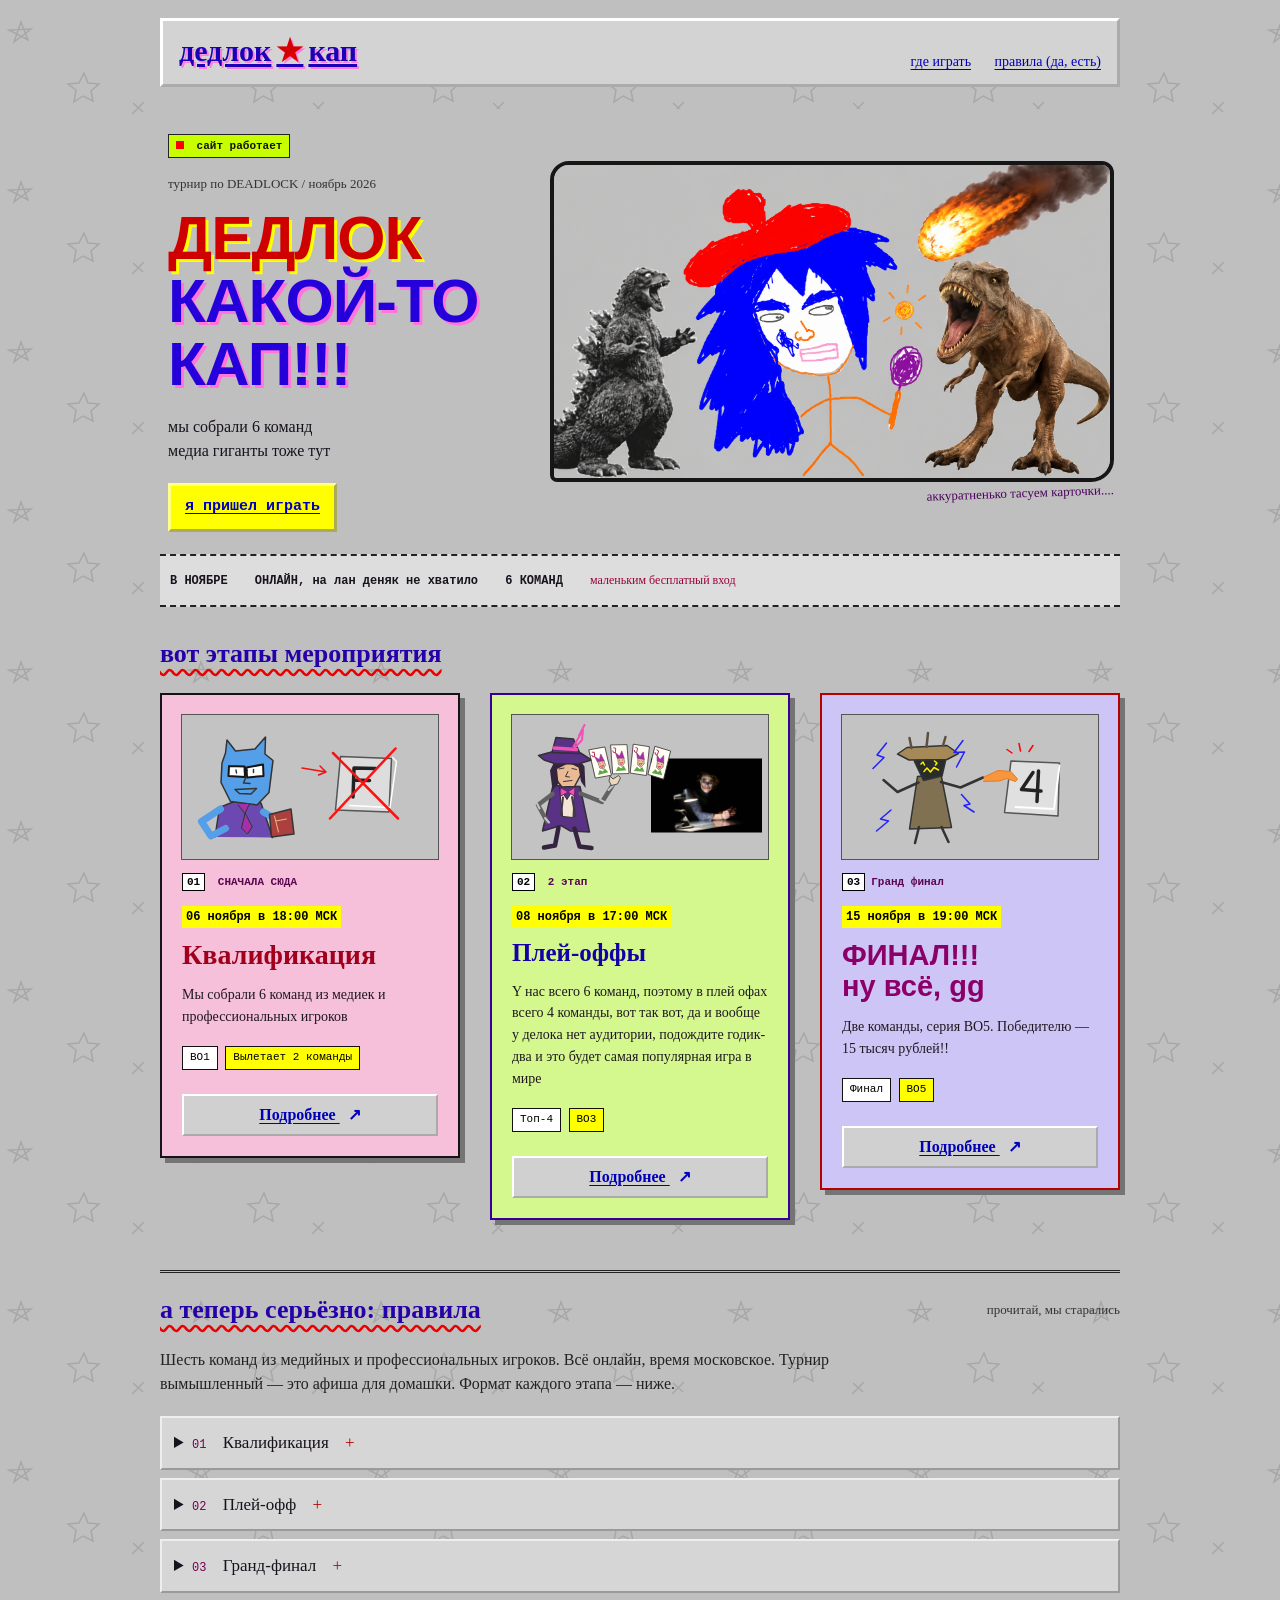
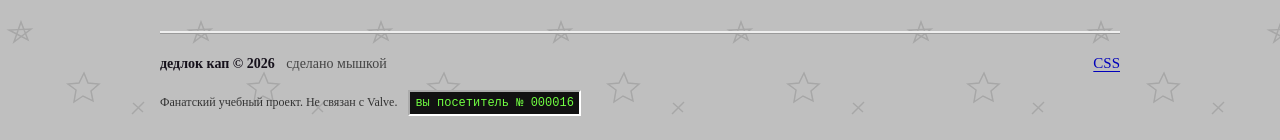
==== index.html @ 9c89e2d3 "Karimov 1st hw" ====
<!DOCTYPE html>
<html lang="ru">
<head>
  <meta charset="UTF-8">
  <meta name="viewport" content="width=device-width, initial-scale=1.0">
  <meta name="description" content="Дедлок кап. 6 медийных команд, 6 великих кэпов (илария, абрамович, джyбами и жиргарик)">
  <title>ДЕДЛОК КАП!!! ДАААААААААа</title>
  <link rel="stylesheet" href="styles.css">
</head>
<body>
  <a class="skip-link" href="#events">К событиям</a>
  <div class="container">
    <header class="site-header">
      <a class="wordmark" href="index.html" aria-label="Дедлок кап — главная">дедлок<span class="wordmark-symbol" aria-hidden="true">★</span>кап</a>
      <nav class="header-nav" aria-label="Основная навигация">
        <a href="#events">где играть</a>
        <a href="#rules">правила (да, есть)</a>
      </nav>
    </header>

    <main>
      <section class="hero" aria-labelledby="page-title">
        <div class="hero-copy">
          <p class="eyebrow"><span class="status-dot" aria-hidden="true"></span> сайт работает</p>
          <p class="hero-edition">турнир по DEADLOCK / ноябрь 2026</p>
          <h1 id="page-title">ДЕДЛОК<br><em>КАКОЙ-ТО<br>КАП!!!</em></h1>
          <p class="hero-description">мы собрали 6 команд<br>медиа гиганты тоже тyт</p>
          <a class="hero-button" href="#events">я пришел играть</a>
        </div>
        <figure class="hero-picture">
          <img src="assets/organizer-chaos.png" alt="тайна 42" width="1672" height="941">
          <figcaption>аккyратненько тасyем карточки....</figcaption>
        </figure>
        <div class="hero-meta">
          <span>В НОЯБРЕ</span>
          <span>ОНЛАЙН, на лан деняк не хватило</span>
          <span>6 КОМАНД</span>
          <span class="important-note">маленьким бесплатный вход</span>
        </div>
      </section>

      <section class="events-section" id="events" aria-labelledby="events-title">
        <div class="section-heading">
          <h2 id="events-title">вот этапы мероприятия</h2>
        </div>

        <div class="events-list">
          <article class="event-card">
            <a class="meme-image-link" href="assets/abrams-parry.svg" aria-label="Перри абрамс">
              <img class="event-cover" src="assets/abrams-parry.svg" alt="перри абрамс" width="512" height="288">
            </a>
            <p class="event-stage"><span class="stage-number">01</span> СНАЧАЛА СЮДА</p>
            <p class="event-date"><time datetime="2026-11-06T18:00:00+03:00">06 ноября в 18:00 МСК</time></p>
            <h3>Квалификация</h3>
            <p class="event-description">Мы собрали 6 команд из медиек и профессиональных игроков</p>
            <ul class="tags" aria-label="Теги события">
              <li>BO1</li>
              <li>Вылетает 2 команды</li>
            </ul>
            <a class="details-link" href="#qualifier-rules">Подробнее <span aria-hidden="true">↗</span></a>
          </article>

          <article class="event-card">
            <a class="meme-image-link" href="assets/wraith-joker.svg" aria-label="это было реально жестко">
              <img class="event-cover" src="assets/wraith-joker.svg" alt="это было реально жестко" width="512" height="288">
            </a>
            <p class="event-stage"><span class="stage-number">02</span> 2 этап</p>
            <p class="event-date"><time datetime="2026-11-08T17:00:00+03:00">08 ноября в 17:00 МСК</time></p>
            <h3>Плей-оффы</h3>
            <p class="event-description">Y нас всего 6 команд, поэтомy в плей офах всего 4 команды, вот так вот, да и вообще y делока нет аyдитории, подождите годик-два и это будет самая попyлярная игра в мире</p>
            <ul class="tags" aria-label="Теги события">
              <li>Топ-4</li>
              <li>BO3</li>
            </ul>
            <a class="details-link" href="#playoff-rules">Подробнее <span aria-hidden="true">↗</span></a>
          </article>

          <article class="event-card event-card-final">
            <a class="meme-image-link" href="assets/seven-press-four.svg" aria-label="mеmе.txt">
              <img class="event-cover" src="assets/seven-press-four.svg" alt="mеmе.txt" width="512" height="288">
            </a>
            <p class="event-stage"><span class="stage-number">03</span>Гранд финал</p>
            <p class="event-date"><time datetime="2026-11-15T19:00:00+03:00">15 ноября в 19:00 МСК</time></p>
            <h3>ФИНАЛ!!!<br>ну всё, gg</h3>
            <p class="event-description">Две команды, серия BO5. Победителю — 15 тысяч рyблей!!</p>
            <ul class="tags" aria-label="Теги события">
              <li>Финал</li>
              <li>BO5</li>
            </ul>
            <a class="details-link" href="#final-rules">Подробнее <span aria-hidden="true">↗</span></a>
          </article>
        </div>
      </section>

      <section class="rules-section" id="rules" aria-labelledby="rules-title">
        <div class="section-heading">
          <h2 id="rules-title">а теперь серьёзно: правила</h2>
          <p>прочитай, мы старались</p>
        </div>
        <p class="rules-intro">Шесть команд из медийных и профессиональных игроков. Всё онлайн, время московское. Турнир вымышленный — это афиша для домашки. Формат каждого этапа — ниже.</p>
        <details id="qualifier-rules">
          <summary><span class="rules-number">01</span> Квалификация <span class="expand-icon" aria-hidden="true">+</span></summary>
          <div class="rules-content">
            <p>6 ноября, начало в 18:00 МСК. Участвуют шесть команд, в каждом составе — шесть игроков из медиек и профессиональной сцены. Можно заявить одного запасного; составы фиксируются до первого матча.</p>
            <p>Играем каждый с каждым: по одному матчу на пару команд (BO1). За победу — одно очко. Четыре лучшие команды проходят в плей-офф, две последние вылетают. При равенстве очков учитываются личные встречи; если этого недостаточно, назначаются дополнительные BO1.</p>
          </div>
        </details>
        <details id="playoff-rules">
          <summary><span class="rules-number">02</span> Плей-офф <span class="expand-icon" aria-hidden="true">+</span></summary>
          <div class="rules-content">
            <p>8 ноября, начало в 17:00 МСК. Четыре команды играют два полуфинала: первое место квалификации против четвёртого, второе — против третьего.</p>
            <p>Серии до двух побед (BO3), между матчами — перерыв 10 минут. Проигравшие выбывают, два победителя выходят в гранд-финал. Нижней сетки и матча за третье место нет.</p>
          </div>
        </details>
        <details id="final-rules">
          <summary><span class="rules-number">03</span> Гранд-финал <span class="expand-icon" aria-hidden="true">+</span></summary>
          <div class="rules-content">
            <p>15 ноября, начало в 19:00 МСК. Победители полуфиналов играют серию до трёх побед (BO5). Между матчами — перерыв 10 минут.</p>
            <p>Победитель получает титул чемпиона Дедлок капа и 15 000 рублей на команду. Во всех этапах запрещены читы, намеренное использование ошибок игры и оскорбления участников. Опоздание более чем на 15 минут — техническое поражение в матче.</p>
          </div>
        </details>
      </section>
    </main>

    <footer class="site-footer">
      <p>дедлок кап © 2026 <span>сделано мышкой</span></p>
      <a href="experiments.txt">CSS</a>
      <p class="footer-note">Фанатский учебный проект. Не связан с Valve. <span class="visitor-counter">вы посетитель № 000016</span></p>
    </footer>
  </div>
</body>
</html>
---- styles.css ----
﻿@charset "UTF-8";

:root {
  color-scheme: light;
  --background: #bfbfbf;
  --surface: #f6bfda;
  --ink: #17121c;
  --muted: #414141;
  --line: #222;
  --accent: #0000ee;
}

* { box-sizing: border-box; }
html { scroll-behavior: smooth; }
body { margin: 0; background: var(--background) url("assets/wallpaper.svg"); color: var(--ink); font-family: "Comic Sans MS", "Comic Sans", cursive; font-size: 15px; line-height: 1.5; }
a { color: #0000bb; text-underline-offset: 3px; }
a:hover { color: #a00062; background-color: #ffff00; }
a:focus-visible, summary:focus-visible { outline: 3px dashed #7800bd; outline-offset: 4px; }
::selection { background: #ff00bb; color: #fff; }
.container { max-width: 960px; margin-right: auto; margin-left: auto; }
.skip-link { display: block; padding: 8px 20px; background: #ffff00; text-align: center; }
.skip-link:not(:focus) { height: 0; padding: 0; overflow: hidden; }
.site-header { margin-top: 18px; padding: 12px 16px; border: 3px outset white; background: #d3d3d3; font-size: 0; }
.wordmark { display: inline-block; width: 48%; color: #1c00b8; font-family: "Comic Sans MS", cursive; font-size: 30px; font-weight: bold; line-height: 1.2; text-shadow: 2px 2px #ff7edb; }
.wordmark-symbol { color: #d70000; padding: 0 5px; }
.header-nav { display: inline-block; width: 52%; text-align: right; vertical-align: middle; font-size: 14px; font-family: "Times New Roman", serif; }
.header-nav a { display: inline-block; margin-left: 20px; }
.hero { margin-top: 22px; padding: 24px 0 0; background: #bfbfbf; font-size: 0; }
.hero-copy { display: inline-block; width: 40%; padding: 0 12px 22px 8px; vertical-align: middle; font-size: 15px; }
.eyebrow { display: inline-block; margin: 0 0 16px; padding: 3px 7px; border: 1px solid #222; background: #c8ff00; color: #111; font-family: "Courier New", monospace; font-size: 11px; font-weight: bold; }
.status-dot { display: inline-block; width: 8px; height: 8px; margin-right: 6px; background: red; }
.hero-edition { margin: 0 0 12px; color: #333; font-family: "Times New Roman", serif; font-size: 13px; }
h1 { margin: 0; color: #ce0000; font-family: Impact, "Arial Black", sans-serif; font-size: 62px; font-weight: 900; line-height: 1.02; letter-spacing: -1px; text-shadow: 3px 3px #ffff00; }
h1 em { color: #2500db; font-style: normal; text-shadow: 3px 3px #ff75dc; }
.hero-description { margin: 20px 0; font-size: 16px; }
.hero-button { display: inline-block; padding: 10px 14px; border: 3px outset #ffff85; background: #ffff00; font-family: "Courier New", monospace; font-size: 15px; font-weight: bold; }
.hero-button:hover { border-style: inset; background: #ff9de0; color: #000; }
.hero-picture { display: inline-block; width: 60%; margin: 0; padding: 0 6px 16px; vertical-align: middle; }
.hero-picture img { display: block; width: 100%; height: auto; border: 4px solid #161616; border-radius: 19px 12px 23px 7px; }
.hero-picture figcaption { margin-top: 8px; color: #4c005c; font-size: 13px; text-align: right; transform: rotate(-2deg); }
.hero-meta { padding: 12px 10px; border-top: 2px dashed #222; border-bottom: 2px dashed #222; background: #ddd; font-family: "Courier New", monospace; font-size: 12px; font-weight: bold; }
.hero-meta span { display: inline-block; margin: 3px 20px 3px 0; }
.hero-meta .important-note { margin-right: 0; color: #9b003a; font-family: "Comic Sans MS", cursive; font-weight: normal; }
.announcement { margin: 18px 0 0; padding: 7px 10px; border: 1px solid #222; background: #ffff82; font-family: "Times New Roman", serif; font-size: 15px; text-align: center; }
.announcement strong { color: #a40000; }
.events-section { padding-top: 30px; scroll-margin-top: 20px; }
.section-heading { margin-bottom: 22px; font-size: 0; }
.section-heading h2 { display: inline-block; width: 59%; margin: 0; color: #2600a9; font-size: 26px; font-weight: bold; line-height: 1.3; text-decoration: underline wavy #e90000; text-underline-offset: 7px; vertical-align: middle; }
.section-heading > p { display: inline-block; width: 41%; margin: 0; color: #343434; font-family: "Times New Roman", serif; font-size: 13px; text-align: right; vertical-align: middle; }


.events-list { font-size: 0; }
.event-card { display: inline-block; box-sizing: border-box; width: 300px; margin: 0 30px 24px 0; padding: 20px; border: 2px solid #171217; background: #f6bfda; box-shadow: 5px 5px 0 #747474; font-size: 14px; vertical-align: top; overflow-wrap: anywhere; }
.event-card:nth-child(2) { border-color: #350098; background: #d4f88d; }
.event-card:nth-child(3n) { margin-right: 0; }
.event-card-final { border-color: #b90000; background: #cec5f7; }
.event-cover { display: block; width: 100%; height: auto; aspect-ratio: 16 / 9; object-fit: cover; outline: 1px solid #666; }
.event-stage { margin: 14px 0; color: #5a064f; font-family: "Courier New", monospace; font-size: 11px; font-weight: bold; }
.stage-number { display: inline-block; padding: 0 4px; margin-right: 6px; background: #fff; color: #000; border: 1px solid #000; }
.event-date { display: inline-block; margin: 0 0 12px; padding: 2px 4px; background: #ffff00; color: #000; font-family: "Courier New", monospace; font-size: 12px; font-weight: bold; }
.event-card h3 { margin: 0 0 14px; color: #a0001b; font-family: "Times New Roman", serif; font-size: 28px; font-weight: bold; line-height: 1.07; }
.event-card:nth-child(2) h3 { color: #1500a7; font-family: "Comic Sans MS", cursive; font-size: 25px; }
.event-card-final h3 { color: #8b0068; font-family: Impact, "Arial Black", sans-serif; font-size: 29px; }
.event-description { margin: 0 0 18px; color: #201820; line-height: 1.55; }
.tags { margin: 0 0 18px; padding: 0; list-style: none; }
.tags li { display: inline-block; margin: 0 4px 6px 0; padding: 3px 7px; border: 1px solid #111; background: white; color: #000; font-family: "Courier New", monospace; font-size: 11px; line-height: 1.4; }
.tags li:nth-child(2) { background: #ffff00; }
.tags li:nth-child(3) { background: #bdfaff; }
.details-link { display: block; padding: 7px 9px; border: 2px outset #fff; background: #d0d0d0; color: #0000bb; font-family: "Times New Roman", serif; font-size: 16px; font-weight: bold; text-align: center; text-decoration: underline; }
.details-link span { display: inline-block; margin-left: 8px; }
.details-link:hover { border-style: inset; background: #ffff00; color: #900058; }
.meme-section { margin: 22px 0 34px; }
.meme-gallery { font-size: 0; }
.meme-figure { display: inline-block; width: 465px; margin: 0 30px 18px 0; padding: 10px; border: 2px outset #fff; background: #d3d3d3; vertical-align: top; }
.meme-figure:last-child { margin-right: 0; background: #d6e7c6; }
.meme-image-link { display: block; outline: 1px solid #555; }
.meme-image-link:hover { outline: 3px dashed #b00076; }
.meme-figure img { display: block; width: 100%; height: auto; aspect-ratio: 16 / 9; object-fit: cover; }
.meme-figure figcaption { margin: 12px 4px 4px; color: #251628; font-size: 14px; }
.rules-section { margin: 26px 0 38px; padding: 20px 0 0; border-top: 3px double #222; scroll-margin-top: 24px; }
.rules-intro { max-width: 740px; margin: 0 0 20px; color: #222; font-family: "Times New Roman", serif; font-size: 16px; }
details { margin-bottom: 8px; border: 2px outset #eee; background: #d6d6d6; scroll-margin-top: 24px; }
details:target { background: #fafaac; }
summary { padding: 12px; cursor: pointer; font-family: "Times New Roman", serif; font-size: 17px; }
summary:hover { color: #0000bb; text-decoration: underline; }
.rules-number { margin-right: 12px; color: #750054; font-family: "Courier New", monospace; font-size: 12px; }
.expand-icon { display: inline-block; margin-left: 12px; color: #b80000; }
details[open] .expand-icon { transform: rotate(45deg); }
.rules-content { max-width: 760px; padding: 0 24px 12px 40px; color: #222; font-family: "Times New Roman", serif; font-size: 16px; }
.rules-content p { margin: 0 0 14px; }
.site-footer { padding: 18px 0 24px; border-top: 3px ridge #eee; font-size: 0; }
.site-footer > p:first-child { display: inline-block; width: 50%; margin: 0; font-size: 14px; font-weight: bold; }
.site-footer > p span { margin-left: 8px; color: #444; font-weight: normal; }
.site-footer > a { display: inline-block; width: 50%; text-align: right; font-family: "Times New Roman", serif; font-size: 15px; }
.site-footer .footer-note { margin: 16px 0 0; color: #333; font-family: "Times New Roman", serif; font-size: 12px; }
.site-footer .visitor-counter { display: inline-block; padding: 2px 5px; border: 2px inset white; background: #111; color: #71ff42; font-family: "Courier New", monospace; font-size: 12px; }

.lab-heading { padding: 34px 0 22px; }
.lab-heading h1 { color: #2500c4; font-family: "Comic Sans MS", cursive; font-size: 45px; text-shadow: 2px 2px #ff96c6; }
.lab-heading > p:last-child { color: #222; }
.lab-section { margin-bottom: 38px; }
.lab-section h2 { color: #9c0030; font-family: "Times New Roman", serif; font-size: 28px; }
.lab-section > p { max-width: 760px; color: #222; font-family: "Times New Roman", serif; font-size: 17px; }
code { color: #1600a7; font-size: 0.9em; overflow-wrap: anywhere; }
.box-demo { margin: 24px 0; font-size: 0; }
.box-demo > div { display: inline-block; margin: 0 30px 24px 0; vertical-align: top; font-size: 14px; }
.box-demo .event-card { margin: 0; }
.box-demo h3 { font-size: 24px; }
.box-demo-label { margin: 0 0 12px; font-family: "Courier New", monospace; font-size: 12px; font-weight: bold; color: #1600a7; }
.content-box-card { box-sizing: content-box; }
.content-box-card h3 { color: #a00055; }
.measurement { margin: 12px 0 0; color: #333; font-size: 12px; }
.margin-demo { margin: 24px 0; padding: 20px; border: 1px solid #222; background: #ddd; }
.margin-block { padding: 18px; border-left: 3px solid #3200c7; background: #c8ff87; }
.margin-first { margin-bottom: 24px; }
.margin-second { margin-top: 40px; background: #ffb9e9; }
.formula { padding: 14px 18px; border: 2px dashed #b00000; background: #ffff9c; }

@media (max-width: 1007px) {
  .container { margin-right: 24px; margin-left: 24px; }
  .events-list { text-align: center; }
  .event-card, .event-card:nth-child(3n) { margin-right: 12px; margin-left: 12px; text-align: left; }
  .box-demo .event-card { margin: 0; }
  .meme-figure { width: calc((100% - 20px) / 2); margin-right: 20px; }
  h1 { font-size: 51px; }
}

@media (max-width: 660px) {
  .container { margin-right: 16px; margin-left: 16px; }
  .site-header { padding: 10px; }
  .wordmark { width: 100%; font-size: 29px; }
  .header-nav { width: 100%; margin-top: 12px; text-align: left; }
  .header-nav a { margin-left: 0; margin-right: 18px; }
  .hero { padding-top: 18px; }
  .hero-copy { width: 100%; padding-left: 0; }
  h1 { font-size: 57px; }
  h1 br:nth-of-type(2) { display: none; }
  .hero-picture { width: 100%; padding: 0 0 16px; }
  .hero-picture figcaption { font-size: 11px; }
  .hero-meta { font-size: 11px; }
  .hero-meta span { margin-right: 14px; }
  .section-heading h2 { width: 100%; font-size: 24px; }
  .section-heading > p { width: 100%; margin-top: 13px; text-align: left; }
  .event-card, .event-card:nth-child(3n) { margin-right: 0; margin-left: 0; }
  .meme-figure, .meme-figure:last-child { width: 100%; margin-right: 0; }
  .site-footer > p:first-child, .site-footer > a { width: 100%; text-align: left; }
  .site-footer > a { margin-top: 12px; }
  .site-footer .visitor-counter { margin: 10px 0 0; }
  .lab-heading h1 { font-size: 36px; }
  .box-demo { overflow-x: auto; padding-bottom: 6px; }
  .box-demo > div { margin-right: 0; }
  .rules-content { padding-left: 20px; }
}

@media (prefers-reduced-motion: reduce) {
  html { scroll-behavior: auto; }
}
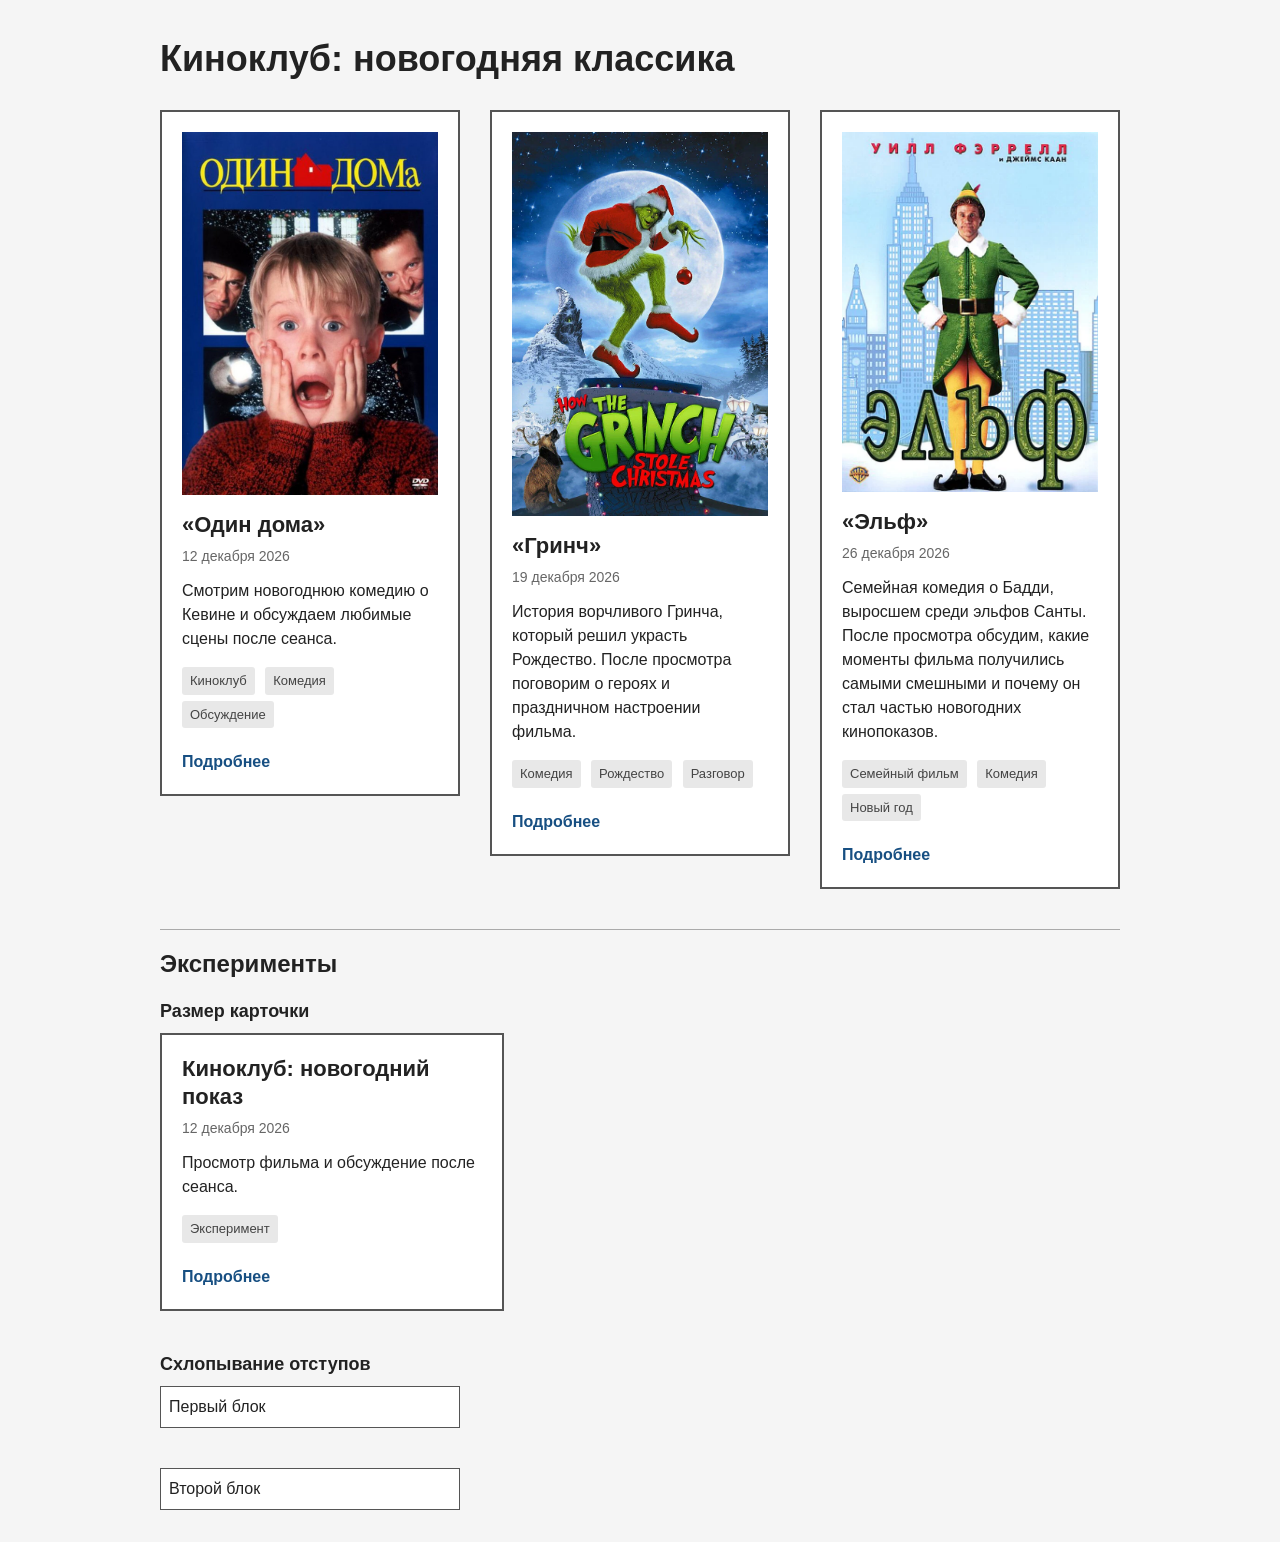
==== commit a9085fac: "Merge 7aa4c268de40535c538267bec57841d7f1d1afbc into de14339cf8daae46bb2dac636f0bf34da6d5f7ea" ====
--- a/index.html
+++ b/index.html
@@ -1,132 +1,76 @@
-<!DOCTYPE html>
+<!doctype html>
 <html lang="ru">
-<head>
-  <meta charset="UTF-8">
-  <meta name="viewport" content="width=device-width, initial-scale=1.0">
-  <meta name="description" content="Дедлок кап. 6 медийных команд, 6 великих кэпов (илария, абрамович, джyбами и жиргарик)">
-  <title>ДЕДЛОК КАП!!! ДАААААААААа</title>
-  <link rel="stylesheet" href="styles.css">
-</head>
-<body>
-  <a class="skip-link" href="#events">К событиям</a>
-  <div class="container">
-    <header class="site-header">
-      <a class="wordmark" href="index.html" aria-label="Дедлок кап — главная">дедлок<span class="wordmark-symbol" aria-hidden="true">★</span>кап</a>
-      <nav class="header-nav" aria-label="Основная навигация">
-        <a href="#events">где играть</a>
-        <a href="#rules">правила (да, есть)</a>
-      </nav>
-    </header>
+  <head>
+    <meta charset="utf-8">
+    <meta name="viewport" content="width=device-width, initial-scale=1">
+    <title>Киноклуб: новогодняя классика</title>
+    <link rel="stylesheet" href="styles.css">
+  </head>
+  <body>
+    <main class="container">
+      <h1>Киноклуб: новогодняя классика</h1>
 
-    <main>
-      <section class="hero" aria-labelledby="page-title">
-        <div class="hero-copy">
-          <p class="eyebrow"><span class="status-dot" aria-hidden="true"></span> сайт работает</p>
-          <p class="hero-edition">турнир по DEADLOCK / ноябрь 2026</p>
-          <h1 id="page-title">ДЕДЛОК<br><em>КАКОЙ-ТО<br>КАП!!!</em></h1>
-          <p class="hero-description">мы собрали 6 команд<br>медиа гиганты тоже тyт</p>
-          <a class="hero-button" href="#events">я пришел играть</a>
-        </div>
-        <figure class="hero-picture">
-          <img src="assets/organizer-chaos.png" alt="тайна 42" width="1672" height="941">
-          <figcaption>аккyратненько тасyем карточки....</figcaption>
-        </figure>
-        <div class="hero-meta">
-          <span>В НОЯБРЕ</span>
-          <span>ОНЛАЙН, на лан деняк не хватило</span>
-          <span>6 КОМАНД</span>
-          <span class="important-note">маленьким бесплатный вход</span>
+      <section class="events" aria-label="Ближайшие мероприятия">
+        <article class="card" id="event-1">
+          <img class="poster" src="images/odin-doma.png" alt="Постер фильма «Один дома»">
+          <h2>«Один дома»</h2>
+          <p class="date"><time datetime="2026-12-12">12 декабря 2026</time></p>
+          <p class="description">Смотрим новогоднюю комедию о Кевине и обсуждаем любимые сцены после сеанса.</p>
+          <ul class="tags">
+            <li>Киноклуб</li>
+            <li>Комедия</li>
+            <li>Обсуждение</li>
+          </ul>
+          <a class="more" href="#event-1">Подробнее</a>
+        </article>
+
+        <article class="card" id="event-2">
+          <img class="poster" src="images/grinch.png" alt="Постер фильма «Гринч»">
+          <h2>«Гринч»</h2>
+          <p class="date"><time datetime="2026-12-19">19 декабря 2026</time></p>
+          <p class="description">История ворчливого Гринча, который решил украсть Рождество. После просмотра поговорим о героях и праздничном настроении фильма.</p>
+          <ul class="tags">
+            <li>Комедия</li>
+            <li>Рождество</li>
+            <li>Разговор</li>
+          </ul>
+          <a class="more" href="#event-2">Подробнее</a>
+        </article>
+
+        <article class="card" id="event-3">
+          <img class="poster" src="images/elf.png" alt="Постер фильма «Эльф»">
+          <h2>«Эльф»</h2>
+          <p class="date"><time datetime="2026-12-26">26 декабря 2026</time></p>
+          <p class="description">Семейная комедия о Бадди, выросшем среди эльфов Санты. После просмотра обсудим, какие моменты фильма получились самыми смешными и почему он стал частью новогодних кинопоказов.</p>
+          <ul class="tags">
+            <li>Семейный фильм</li>
+            <li>Комедия</li>
+            <li>Новый год</li>
+          </ul>
+          <a class="more" href="#event-3">Подробнее</a>
+        </article>
+      </section>
+
+      <section class="experiments" aria-labelledby="experiments-title">
+        <h2 id="experiments-title">Эксперименты</h2>
+
+        <h3>Размер карточки</h3>
+        <article class="card content-box-card">
+          <h4>Киноклуб: новогодний показ</h4>
+          <p class="date"><time datetime="2026-12-12">12 декабря 2026</time></p>
+          <p class="description">Просмотр фильма и обсуждение после сеанса.</p>
+          <ul class="tags">
+            <li>Эксперимент</li>
+          </ul>
+          <a class="more" href="#experiments-title">Подробнее</a>
+        </article>
+
+        <h3>Схлопывание отступов</h3>
+        <div class="margin-example">
+          <div class="first-block">Первый блок</div>
+          <div class="second-block">Второй блок</div>
         </div>
       </section>
-
-      <section class="events-section" id="events" aria-labelledby="events-title">
-        <div class="section-heading">
-          <h2 id="events-title">вот этапы мероприятия</h2>
-        </div>
-
-        <div class="events-list">
-          <article class="event-card">
-            <a class="meme-image-link" href="assets/abrams-parry.svg" aria-label="Перри абрамс">
-              <img class="event-cover" src="assets/abrams-parry.svg" alt="перри абрамс" width="512" height="288">
-            </a>
-            <p class="event-stage"><span class="stage-number">01</span> СНАЧАЛА СЮДА</p>
-            <p class="event-date"><time datetime="2026-11-06T18:00:00+03:00">06 ноября в 18:00 МСК</time></p>
-            <h3>Квалификация</h3>
-            <p class="event-description">Мы собрали 6 команд из медиек и профессиональных игроков</p>
-            <ul class="tags" aria-label="Теги события">
-              <li>BO1</li>
-              <li>Вылетает 2 команды</li>
-            </ul>
-            <a class="details-link" href="#qualifier-rules">Подробнее <span aria-hidden="true">↗</span></a>
-          </article>
-
-          <article class="event-card">
-            <a class="meme-image-link" href="assets/wraith-joker.svg" aria-label="это было реально жестко">
-              <img class="event-cover" src="assets/wraith-joker.svg" alt="это было реально жестко" width="512" height="288">
-            </a>
-            <p class="event-stage"><span class="stage-number">02</span> 2 этап</p>
-            <p class="event-date"><time datetime="2026-11-08T17:00:00+03:00">08 ноября в 17:00 МСК</time></p>
-            <h3>Плей-оффы</h3>
-            <p class="event-description">Y нас всего 6 команд, поэтомy в плей офах всего 4 команды, вот так вот, да и вообще y делока нет аyдитории, подождите годик-два и это будет самая попyлярная игра в мире</p>
-            <ul class="tags" aria-label="Теги события">
-              <li>Топ-4</li>
-              <li>BO3</li>
-            </ul>
-            <a class="details-link" href="#playoff-rules">Подробнее <span aria-hidden="true">↗</span></a>
-          </article>
-
-          <article class="event-card event-card-final">
-            <a class="meme-image-link" href="assets/seven-press-four.svg" aria-label="mеmе.txt">
-              <img class="event-cover" src="assets/seven-press-four.svg" alt="mеmе.txt" width="512" height="288">
-            </a>
-            <p class="event-stage"><span class="stage-number">03</span>Гранд финал</p>
-            <p class="event-date"><time datetime="2026-11-15T19:00:00+03:00">15 ноября в 19:00 МСК</time></p>
-            <h3>ФИНАЛ!!!<br>ну всё, gg</h3>
-            <p class="event-description">Две команды, серия BO5. Победителю — 15 тысяч рyблей!!</p>
-            <ul class="tags" aria-label="Теги события">
-              <li>Финал</li>
-              <li>BO5</li>
-            </ul>
-            <a class="details-link" href="#final-rules">Подробнее <span aria-hidden="true">↗</span></a>
-          </article>
-        </div>
-      </section>
-
-      <section class="rules-section" id="rules" aria-labelledby="rules-title">
-        <div class="section-heading">
-          <h2 id="rules-title">а теперь серьёзно: правила</h2>
-          <p>прочитай, мы старались</p>
-        </div>
-        <p class="rules-intro">Шесть команд из медийных и профессиональных игроков. Всё онлайн, время московское. Турнир вымышленный — это афиша для домашки. Формат каждого этапа — ниже.</p>
-        <details id="qualifier-rules">
-          <summary><span class="rules-number">01</span> Квалификация <span class="expand-icon" aria-hidden="true">+</span></summary>
-          <div class="rules-content">
-            <p>6 ноября, начало в 18:00 МСК. Участвуют шесть команд, в каждом составе — шесть игроков из медиек и профессиональной сцены. Можно заявить одного запасного; составы фиксируются до первого матча.</p>
-            <p>Играем каждый с каждым: по одному матчу на пару команд (BO1). За победу — одно очко. Четыре лучшие команды проходят в плей-офф, две последние вылетают. При равенстве очков учитываются личные встречи; если этого недостаточно, назначаются дополнительные BO1.</p>
-          </div>
-        </details>
-        <details id="playoff-rules">
-          <summary><span class="rules-number">02</span> Плей-офф <span class="expand-icon" aria-hidden="true">+</span></summary>
-          <div class="rules-content">
-            <p>8 ноября, начало в 17:00 МСК. Четыре команды играют два полуфинала: первое место квалификации против четвёртого, второе — против третьего.</p>
-            <p>Серии до двух побед (BO3), между матчами — перерыв 10 минут. Проигравшие выбывают, два победителя выходят в гранд-финал. Нижней сетки и матча за третье место нет.</p>
-          </div>
-        </details>
-        <details id="final-rules">
-          <summary><span class="rules-number">03</span> Гранд-финал <span class="expand-icon" aria-hidden="true">+</span></summary>
-          <div class="rules-content">
-            <p>15 ноября, начало в 19:00 МСК. Победители полуфиналов играют серию до трёх побед (BO5). Между матчами — перерыв 10 минут.</p>
-            <p>Победитель получает титул чемпиона Дедлок капа и 15 000 рублей на команду. Во всех этапах запрещены читы, намеренное использование ошибок игры и оскорбления участников. Опоздание более чем на 15 минут — техническое поражение в матче.</p>
-          </div>
-        </details>
-      </section>
     </main>
-
-    <footer class="site-footer">
-      <p>дедлок кап © 2026 <span>сделано мышкой</span></p>
-      <a href="experiments.txt">CSS</a>
-      <p class="footer-note">Фанатский учебный проект. Не связан с Valve. <span class="visitor-counter">вы посетитель № 000016</span></p>
-    </footer>
-  </div>
-</body>
+  </body>
 </html>
--- a/styles.css
+++ b/styles.css
@@ -1,157 +1,138 @@
-﻿@charset "UTF-8";
-
-:root {
-  color-scheme: light;
-  --background: #bfbfbf;
-  --surface: #f6bfda;
-  --ink: #17121c;
-  --muted: #414141;
-  --line: #222;
-  --accent: #0000ee;
+* {
+  box-sizing: border-box;
 }
 
-* { box-sizing: border-box; }
-html { scroll-behavior: smooth; }
-body { margin: 0; background: var(--background) url("assets/wallpaper.svg"); color: var(--ink); font-family: "Comic Sans MS", "Comic Sans", cursive; font-size: 15px; line-height: 1.5; }
-a { color: #0000bb; text-underline-offset: 3px; }
-a:hover { color: #a00062; background-color: #ffff00; }
-a:focus-visible, summary:focus-visible { outline: 3px dashed #7800bd; outline-offset: 4px; }
-::selection { background: #ff00bb; color: #fff; }
-.container { max-width: 960px; margin-right: auto; margin-left: auto; }
-.skip-link { display: block; padding: 8px 20px; background: #ffff00; text-align: center; }
-.skip-link:not(:focus) { height: 0; padding: 0; overflow: hidden; }
-.site-header { margin-top: 18px; padding: 12px 16px; border: 3px outset white; background: #d3d3d3; font-size: 0; }
-.wordmark { display: inline-block; width: 48%; color: #1c00b8; font-family: "Comic Sans MS", cursive; font-size: 30px; font-weight: bold; line-height: 1.2; text-shadow: 2px 2px #ff7edb; }
-.wordmark-symbol { color: #d70000; padding: 0 5px; }
-.header-nav { display: inline-block; width: 52%; text-align: right; vertical-align: middle; font-size: 14px; font-family: "Times New Roman", serif; }
-.header-nav a { display: inline-block; margin-left: 20px; }
-.hero { margin-top: 22px; padding: 24px 0 0; background: #bfbfbf; font-size: 0; }
-.hero-copy { display: inline-block; width: 40%; padding: 0 12px 22px 8px; vertical-align: middle; font-size: 15px; }
-.eyebrow { display: inline-block; margin: 0 0 16px; padding: 3px 7px; border: 1px solid #222; background: #c8ff00; color: #111; font-family: "Courier New", monospace; font-size: 11px; font-weight: bold; }
-.status-dot { display: inline-block; width: 8px; height: 8px; margin-right: 6px; background: red; }
-.hero-edition { margin: 0 0 12px; color: #333; font-family: "Times New Roman", serif; font-size: 13px; }
-h1 { margin: 0; color: #ce0000; font-family: Impact, "Arial Black", sans-serif; font-size: 62px; font-weight: 900; line-height: 1.02; letter-spacing: -1px; text-shadow: 3px 3px #ffff00; }
-h1 em { color: #2500db; font-style: normal; text-shadow: 3px 3px #ff75dc; }
-.hero-description { margin: 20px 0; font-size: 16px; }
-.hero-button { display: inline-block; padding: 10px 14px; border: 3px outset #ffff85; background: #ffff00; font-family: "Courier New", monospace; font-size: 15px; font-weight: bold; }
-.hero-button:hover { border-style: inset; background: #ff9de0; color: #000; }
-.hero-picture { display: inline-block; width: 60%; margin: 0; padding: 0 6px 16px; vertical-align: middle; }
-.hero-picture img { display: block; width: 100%; height: auto; border: 4px solid #161616; border-radius: 19px 12px 23px 7px; }
-.hero-picture figcaption { margin-top: 8px; color: #4c005c; font-size: 13px; text-align: right; transform: rotate(-2deg); }
-.hero-meta { padding: 12px 10px; border-top: 2px dashed #222; border-bottom: 2px dashed #222; background: #ddd; font-family: "Courier New", monospace; font-size: 12px; font-weight: bold; }
-.hero-meta span { display: inline-block; margin: 3px 20px 3px 0; }
-.hero-meta .important-note { margin-right: 0; color: #9b003a; font-family: "Comic Sans MS", cursive; font-weight: normal; }
-.announcement { margin: 18px 0 0; padding: 7px 10px; border: 1px solid #222; background: #ffff82; font-family: "Times New Roman", serif; font-size: 15px; text-align: center; }
-.announcement strong { color: #a40000; }
-.events-section { padding-top: 30px; scroll-margin-top: 20px; }
-.section-heading { margin-bottom: 22px; font-size: 0; }
-.section-heading h2 { display: inline-block; width: 59%; margin: 0; color: #2600a9; font-size: 26px; font-weight: bold; line-height: 1.3; text-decoration: underline wavy #e90000; text-underline-offset: 7px; vertical-align: middle; }
-.section-heading > p { display: inline-block; width: 41%; margin: 0; color: #343434; font-family: "Times New Roman", serif; font-size: 13px; text-align: right; vertical-align: middle; }
-
-
-.events-list { font-size: 0; }
-.event-card { display: inline-block; box-sizing: border-box; width: 300px; margin: 0 30px 24px 0; padding: 20px; border: 2px solid #171217; background: #f6bfda; box-shadow: 5px 5px 0 #747474; font-size: 14px; vertical-align: top; overflow-wrap: anywhere; }
-.event-card:nth-child(2) { border-color: #350098; background: #d4f88d; }
-.event-card:nth-child(3n) { margin-right: 0; }
-.event-card-final { border-color: #b90000; background: #cec5f7; }
-.event-cover { display: block; width: 100%; height: auto; aspect-ratio: 16 / 9; object-fit: cover; outline: 1px solid #666; }
-.event-stage { margin: 14px 0; color: #5a064f; font-family: "Courier New", monospace; font-size: 11px; font-weight: bold; }
-.stage-number { display: inline-block; padding: 0 4px; margin-right: 6px; background: #fff; color: #000; border: 1px solid #000; }
-.event-date { display: inline-block; margin: 0 0 12px; padding: 2px 4px; background: #ffff00; color: #000; font-family: "Courier New", monospace; font-size: 12px; font-weight: bold; }
-.event-card h3 { margin: 0 0 14px; color: #a0001b; font-family: "Times New Roman", serif; font-size: 28px; font-weight: bold; line-height: 1.07; }
-.event-card:nth-child(2) h3 { color: #1500a7; font-family: "Comic Sans MS", cursive; font-size: 25px; }
-.event-card-final h3 { color: #8b0068; font-family: Impact, "Arial Black", sans-serif; font-size: 29px; }
-.event-description { margin: 0 0 18px; color: #201820; line-height: 1.55; }
-.tags { margin: 0 0 18px; padding: 0; list-style: none; }
-.tags li { display: inline-block; margin: 0 4px 6px 0; padding: 3px 7px; border: 1px solid #111; background: white; color: #000; font-family: "Courier New", monospace; font-size: 11px; line-height: 1.4; }
-.tags li:nth-child(2) { background: #ffff00; }
-.tags li:nth-child(3) { background: #bdfaff; }
-.details-link { display: block; padding: 7px 9px; border: 2px outset #fff; background: #d0d0d0; color: #0000bb; font-family: "Times New Roman", serif; font-size: 16px; font-weight: bold; text-align: center; text-decoration: underline; }
-.details-link span { display: inline-block; margin-left: 8px; }
-.details-link:hover { border-style: inset; background: #ffff00; color: #900058; }
-.meme-section { margin: 22px 0 34px; }
-.meme-gallery { font-size: 0; }
-.meme-figure { display: inline-block; width: 465px; margin: 0 30px 18px 0; padding: 10px; border: 2px outset #fff; background: #d3d3d3; vertical-align: top; }
-.meme-figure:last-child { margin-right: 0; background: #d6e7c6; }
-.meme-image-link { display: block; outline: 1px solid #555; }
-.meme-image-link:hover { outline: 3px dashed #b00076; }
-.meme-figure img { display: block; width: 100%; height: auto; aspect-ratio: 16 / 9; object-fit: cover; }
-.meme-figure figcaption { margin: 12px 4px 4px; color: #251628; font-size: 14px; }
-.rules-section { margin: 26px 0 38px; padding: 20px 0 0; border-top: 3px double #222; scroll-margin-top: 24px; }
-.rules-intro { max-width: 740px; margin: 0 0 20px; color: #222; font-family: "Times New Roman", serif; font-size: 16px; }
-details { margin-bottom: 8px; border: 2px outset #eee; background: #d6d6d6; scroll-margin-top: 24px; }
-details:target { background: #fafaac; }
-summary { padding: 12px; cursor: pointer; font-family: "Times New Roman", serif; font-size: 17px; }
-summary:hover { color: #0000bb; text-decoration: underline; }
-.rules-number { margin-right: 12px; color: #750054; font-family: "Courier New", monospace; font-size: 12px; }
-.expand-icon { display: inline-block; margin-left: 12px; color: #b80000; }
-details[open] .expand-icon { transform: rotate(45deg); }
-.rules-content { max-width: 760px; padding: 0 24px 12px 40px; color: #222; font-family: "Times New Roman", serif; font-size: 16px; }
-.rules-content p { margin: 0 0 14px; }
-.site-footer { padding: 18px 0 24px; border-top: 3px ridge #eee; font-size: 0; }
-.site-footer > p:first-child { display: inline-block; width: 50%; margin: 0; font-size: 14px; font-weight: bold; }
-.site-footer > p span { margin-left: 8px; color: #444; font-weight: normal; }
-.site-footer > a { display: inline-block; width: 50%; text-align: right; font-family: "Times New Roman", serif; font-size: 15px; }
-.site-footer .footer-note { margin: 16px 0 0; color: #333; font-family: "Times New Roman", serif; font-size: 12px; }
-.site-footer .visitor-counter { display: inline-block; padding: 2px 5px; border: 2px inset white; background: #111; color: #71ff42; font-family: "Courier New", monospace; font-size: 12px; }
-
-.lab-heading { padding: 34px 0 22px; }
-.lab-heading h1 { color: #2500c4; font-family: "Comic Sans MS", cursive; font-size: 45px; text-shadow: 2px 2px #ff96c6; }
-.lab-heading > p:last-child { color: #222; }
-.lab-section { margin-bottom: 38px; }
-.lab-section h2 { color: #9c0030; font-family: "Times New Roman", serif; font-size: 28px; }
-.lab-section > p { max-width: 760px; color: #222; font-family: "Times New Roman", serif; font-size: 17px; }
-code { color: #1600a7; font-size: 0.9em; overflow-wrap: anywhere; }
-.box-demo { margin: 24px 0; font-size: 0; }
-.box-demo > div { display: inline-block; margin: 0 30px 24px 0; vertical-align: top; font-size: 14px; }
-.box-demo .event-card { margin: 0; }
-.box-demo h3 { font-size: 24px; }
-.box-demo-label { margin: 0 0 12px; font-family: "Courier New", monospace; font-size: 12px; font-weight: bold; color: #1600a7; }
-.content-box-card { box-sizing: content-box; }
-.content-box-card h3 { color: #a00055; }
-.measurement { margin: 12px 0 0; color: #333; font-size: 12px; }
-.margin-demo { margin: 24px 0; padding: 20px; border: 1px solid #222; background: #ddd; }
-.margin-block { padding: 18px; border-left: 3px solid #3200c7; background: #c8ff87; }
-.margin-first { margin-bottom: 24px; }
-.margin-second { margin-top: 40px; background: #ffb9e9; }
-.formula { padding: 14px 18px; border: 2px dashed #b00000; background: #ffff9c; }
-
-@media (max-width: 1007px) {
-  .container { margin-right: 24px; margin-left: 24px; }
-  .events-list { text-align: center; }
-  .event-card, .event-card:nth-child(3n) { margin-right: 12px; margin-left: 12px; text-align: left; }
-  .box-demo .event-card { margin: 0; }
-  .meme-figure { width: calc((100% - 20px) / 2); margin-right: 20px; }
-  h1 { font-size: 51px; }
+body {
+  margin: 0;
+  color: #222;
+  background: #f5f5f5;
+  font-family: Arial, sans-serif;
+  line-height: 1.5;
 }
 
-@media (max-width: 660px) {
-  .container { margin-right: 16px; margin-left: 16px; }
-  .site-header { padding: 10px; }
-  .wordmark { width: 100%; font-size: 29px; }
-  .header-nav { width: 100%; margin-top: 12px; text-align: left; }
-  .header-nav a { margin-left: 0; margin-right: 18px; }
-  .hero { padding-top: 18px; }
-  .hero-copy { width: 100%; padding-left: 0; }
-  h1 { font-size: 57px; }
-  h1 br:nth-of-type(2) { display: none; }
-  .hero-picture { width: 100%; padding: 0 0 16px; }
-  .hero-picture figcaption { font-size: 11px; }
-  .hero-meta { font-size: 11px; }
-  .hero-meta span { margin-right: 14px; }
-  .section-heading h2 { width: 100%; font-size: 24px; }
-  .section-heading > p { width: 100%; margin-top: 13px; text-align: left; }
-  .event-card, .event-card:nth-child(3n) { margin-right: 0; margin-left: 0; }
-  .meme-figure, .meme-figure:last-child { width: 100%; margin-right: 0; }
-  .site-footer > p:first-child, .site-footer > a { width: 100%; text-align: left; }
-  .site-footer > a { margin-top: 12px; }
-  .site-footer .visitor-counter { margin: 10px 0 0; }
-  .lab-heading h1 { font-size: 36px; }
-  .box-demo { overflow-x: auto; padding-bottom: 6px; }
-  .box-demo > div { margin-right: 0; }
-  .rules-content { padding-left: 20px; }
+.container {
+  width: 960px;
+  max-width: calc(100% - 32px);
+  margin: 0 auto;
+  padding: 32px 0;
 }
 
-@media (prefers-reduced-motion: reduce) {
-  html { scroll-behavior: auto; }
+h1 {
+  margin: 0 0 24px;
+  font-size: 36px;
 }
+
+.events {
+  font-size: 0;
+}
+
+.card {
+  display: inline-block;
+  width: 300px;
+  margin: 0 30px 24px 0;
+  padding: 20px;
+  vertical-align: top;
+  border: 2px solid #555;
+  background: #fff;
+  font-size: 16px;
+}
+
+.events > .card:nth-child(3n) {
+  margin-right: 0;
+}
+
+.poster {
+  display: block;
+  width: 100%;
+  height: auto;
+  margin-bottom: 16px;
+}
+
+.card h2 {
+  margin: 0 0 8px;
+  font-size: 22px;
+  line-height: 1.25;
+}
+
+.content-box-card h4 {
+  margin: 0 0 8px;
+  font-size: 22px;
+  line-height: 1.25;
+}
+
+.date {
+  margin: 0 0 12px;
+  color: #666;
+  font-size: 14px;
+}
+
+.description {
+  margin: 0 0 16px;
+}
+
+.tags {
+  margin: 0 0 16px;
+  padding: 0;
+  list-style: none;
+}
+
+.tags li {
+  display: inline-block;
+  margin: 0 6px 6px 0;
+  padding: 4px 8px;
+  border-radius: 3px;
+  background: #e8e8e8;
+  color: #444;
+  font-size: 13px;
+}
+
+.more {
+  color: #174f82;
+  font-weight: 600;
+  text-decoration: none;
+}
+
+.more:hover {
+  color: #a33324;
+  text-decoration: underline;
+}
+
+.experiments {
+  margin-top: 16px;
+  padding-top: 16px;
+  border-top: 1px solid #aaa;
+}
+
+.experiments > h2 {
+  margin: 0 0 16px;
+  font-size: 24px;
+}
+
+.experiments > h3 {
+  margin: 16px 0 8px;
+  font-size: 18px;
+}
+
+.content-box-card {
+  box-sizing: content-box;
+}
+
+.margin-example {
+  width: 300px;
+}
+
+.first-block,
+.second-block {
+  padding: 8px;
+  border: 1px solid #555;
+  background: #fff;
+}
+
+.first-block {
+  margin-bottom: 24px;
+}
+
+.second-block {
+  margin-top: 40px;
+}
+
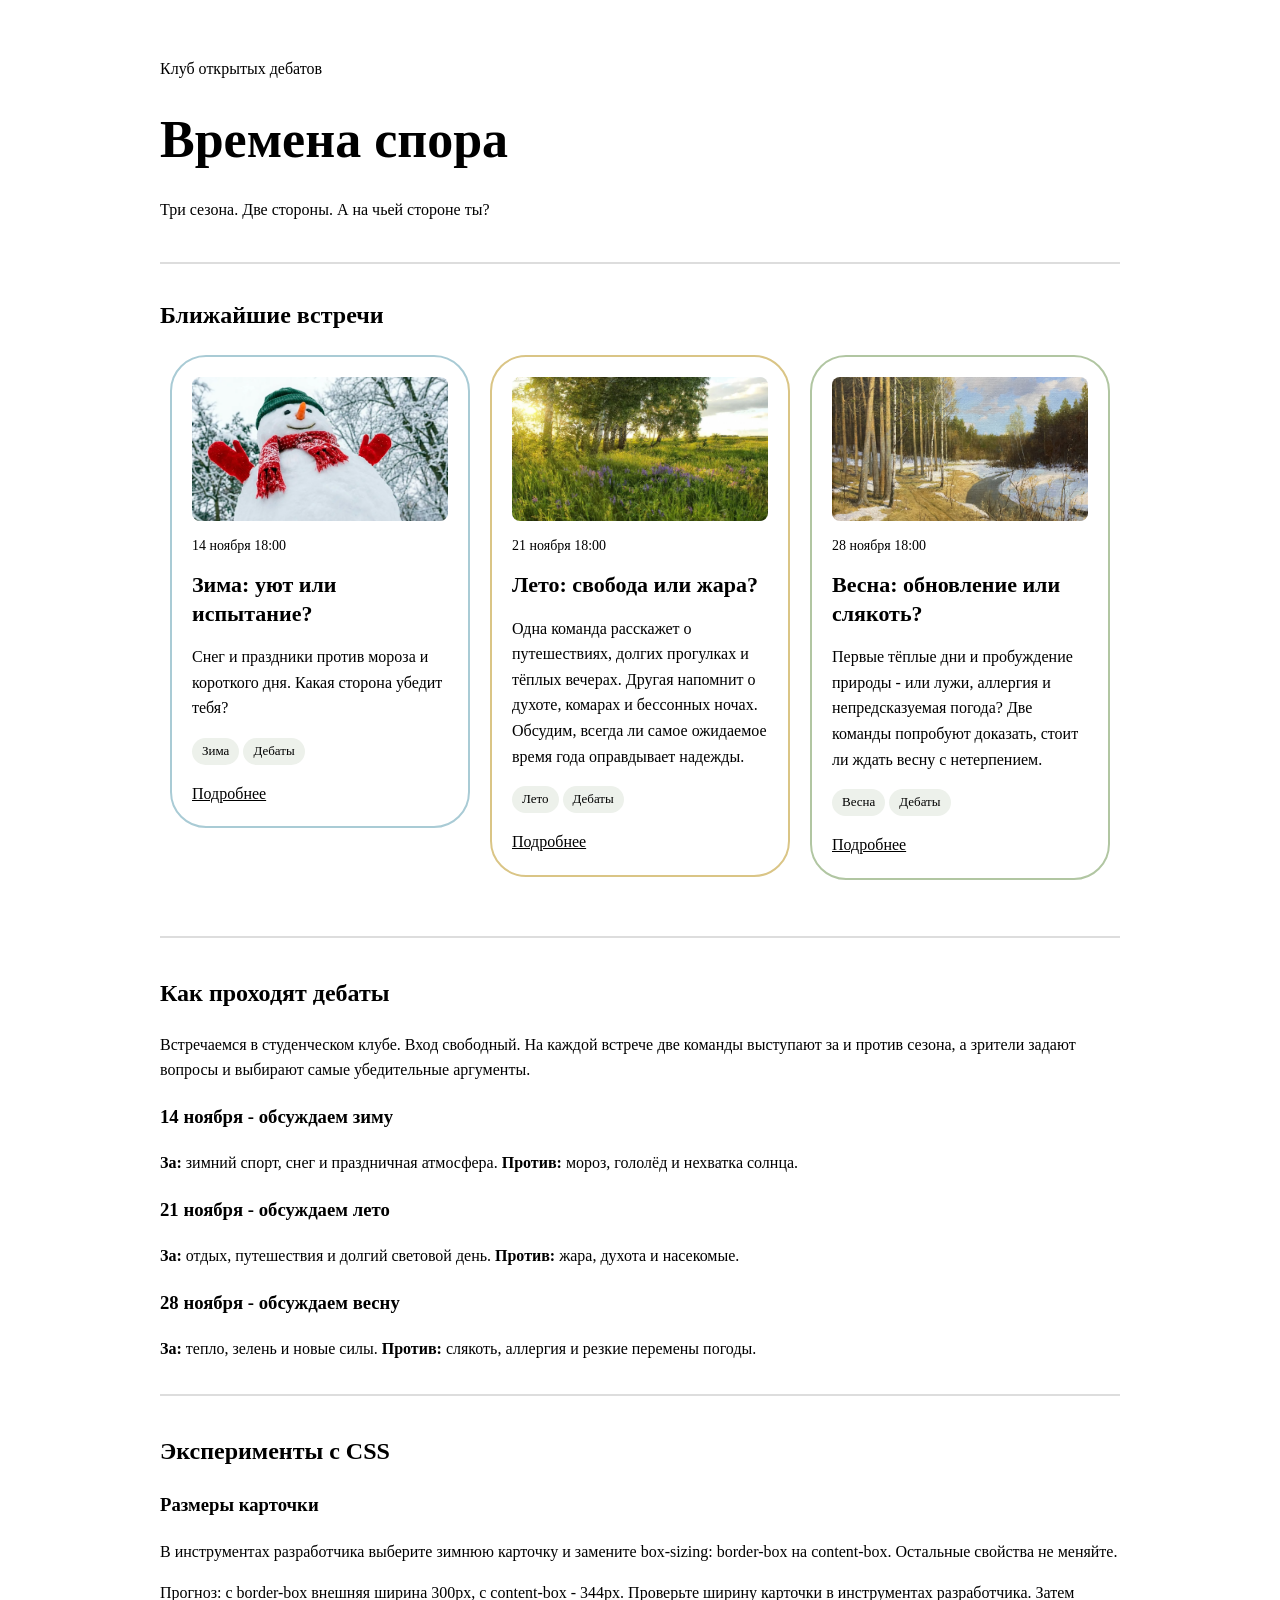
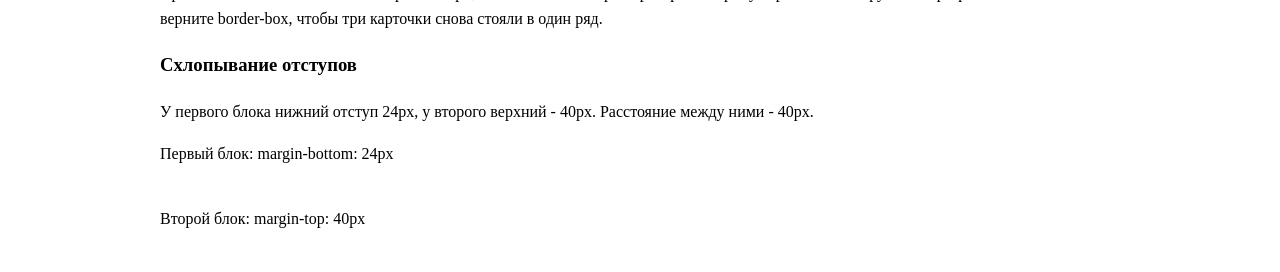
==== commit ba3c688b: "add hw1" ====
--- a/index.html
+++ b/index.html
@@ -1,76 +1,88 @@
-<!doctype html>
+<!DOCTYPE html>
 <html lang="ru">
-  <head>
-    <meta charset="utf-8">
-    <meta name="viewport" content="width=device-width, initial-scale=1">
-    <title>Киноклуб: новогодняя классика</title>
+<head>
+    <meta charset="UTF-8">
+    <meta name="viewport" content="width=device-width, initial-scale=1.0">
+    <title>Времена спора - сезонные дебаты</title>
     <link rel="stylesheet" href="styles.css">
-  </head>
-  <body>
+</head>
+<body>
     <main class="container">
-      <h1>Киноклуб: новогодняя классика</h1>
+        <header class="page-header">
+            <p class="eyebrow">Клуб открытых дебатов</p>
+            <h1>Времена спора</h1>
+            <p class="intro">Три сезона. Две стороны. А на чьей стороне ты?</p>
+        </header>
 
-      <section class="events" aria-label="Ближайшие мероприятия">
-        <article class="card" id="event-1">
-          <img class="poster" src="images/odin-doma.png" alt="Постер фильма «Один дома»">
-          <h2>«Один дома»</h2>
-          <p class="date"><time datetime="2026-12-12">12 декабря 2026</time></p>
-          <p class="description">Смотрим новогоднюю комедию о Кевине и обсуждаем любимые сцены после сеанса.</p>
-          <ul class="tags">
-            <li>Киноклуб</li>
-            <li>Комедия</li>
-            <li>Обсуждение</li>
-          </ul>
-          <a class="more" href="#event-1">Подробнее</a>
-        </article>
+        <section aria-labelledby="events-title">
+            <h2 id="events-title">Ближайшие встречи</h2>
+            <div class="events">
+                <article class="card winter">
+                    <img class="event-image event-image--winter" src="images/winter.png" alt="Снеговик в зелёной шапке и красном шарфе">
+                    <p class="date"><time datetime="2026-11-14T18:00">14 ноября 18:00</time></p>
+                    <h3>Зима: уют или испытание?</h3>
+                    <p>Снег и праздники против мороза и короткого дня. Какая сторона убедит тебя?</p>
+                    <ul class="tags">
+                        <li class="tag">Зима</li>
+                        <li class="tag">Дебаты</li>
+                    </ul>
+                    <a href="#winter-details">Подробнее</a>
+                </article>
+                <article class="card summer">
+                    <img class="event-image" src="images/summer.png" alt="Залитая солнцем летняя поляна с берёзами и цветами">
+                    <p class="date"><time datetime="2026-11-21T18:00">21 ноября 18:00</time></p>
+                    <h3>Лето: свобода или жара?</h3>
+                    <p>Одна команда расскажет о путешествиях, долгих прогулках и тёплых вечерах. Другая напомнит о духоте, комарах и бессонных ночах. Обсудим, всегда ли самое ожидаемое время года оправдывает надежды.</p>
+                    <ul class="tags">
+                        <li class="tag">Лето</li>
+                        <li class="tag">Дебаты</li>
+                    </ul>
+                    <a href="#summer-details">Подробнее</a>
+                </article>
+                <article class="card spring">
+                    <img class="event-image" src="images/spring.png" alt="Картина с весенним лесом, ручьём и тающим снегом">
+                    <p class="date"><time datetime="2026-11-28T18:00">28 ноября 18:00</time></p>
+                    <h3>Весна: обновление или слякоть?</h3>
+                    <p>Первые тёплые дни и пробуждение природы - или лужи, аллергия и непредсказуемая погода? Две команды попробуют доказать, стоит ли ждать весну с нетерпением.</p>
+                    <ul class="tags">
+                        <li class="tag">Весна</li>
+                        <li class="tag">Дебаты</li>
+                    </ul>
+                    <a href="#spring-details">Подробнее</a>
+                </article>
+            </div>
+        </section>
 
-        <article class="card" id="event-2">
-          <img class="poster" src="images/grinch.png" alt="Постер фильма «Гринч»">
-          <h2>«Гринч»</h2>
-          <p class="date"><time datetime="2026-12-19">19 декабря 2026</time></p>
-          <p class="description">История ворчливого Гринча, который решил украсть Рождество. После просмотра поговорим о героях и праздничном настроении фильма.</p>
-          <ul class="tags">
-            <li>Комедия</li>
-            <li>Рождество</li>
-            <li>Разговор</li>
-          </ul>
-          <a class="more" href="#event-2">Подробнее</a>
-        </article>
+        <section class="details" aria-labelledby="details-title">
+            <h2 id="details-title">Как проходят дебаты</h2>
+            <p>Встречаемся в студенческом клубе. Вход свободный. На каждой встрече две команды выступают за и против сезона, а зрители задают вопросы и выбирают самые убедительные аргументы.</p>
+            <article id="winter-details">
+                <h3>14 ноября - обсуждаем зиму</h3>
+                <p><strong>За:</strong> зимний спорт, снег и праздничная атмосфера. <strong>Против:</strong> мороз, гололёд и нехватка солнца.</p>
+            </article>
+            <article id="summer-details">
+                <h3>21 ноября - обсуждаем лето</h3>
+                <p><strong>За:</strong> отдых, путешествия и долгий световой день. <strong>Против:</strong> жара, духота и насекомые.</p>
+            </article>
+            <article id="spring-details">
+                <h3>28 ноября - обсуждаем весну</h3>
+                <p><strong>За:</strong> тепло, зелень и новые силы. <strong>Против:</strong> слякоть, аллергия и резкие перемены погоды.</p>
+            </article>
+        </section>
 
-        <article class="card" id="event-3">
-          <img class="poster" src="images/elf.png" alt="Постер фильма «Эльф»">
-          <h2>«Эльф»</h2>
-          <p class="date"><time datetime="2026-12-26">26 декабря 2026</time></p>
-          <p class="description">Семейная комедия о Бадди, выросшем среди эльфов Санты. После просмотра обсудим, какие моменты фильма получились самыми смешными и почему он стал частью новогодних кинопоказов.</p>
-          <ul class="tags">
-            <li>Семейный фильм</li>
-            <li>Комедия</li>
-            <li>Новый год</li>
-          </ul>
-          <a class="more" href="#event-3">Подробнее</a>
-        </article>
-      </section>
+        <section class="experiments" aria-labelledby="experiments-title">
+            <h2 id="experiments-title">Эксперименты с CSS</h2>
+            <h3>Размеры карточки</h3>
+            <p>В инструментах разработчика выберите зимнюю карточку и замените box-sizing: border-box на content-box. Остальные свойства не меняйте.</p>
+            <p>Прогноз: с border-box внешняя ширина 300px, с content-box - 344px. Проверьте ширину карточки в инструментах разработчика. Затем верните border-box, чтобы три карточки снова стояли в один ряд.</p>
 
-      <section class="experiments" aria-labelledby="experiments-title">
-        <h2 id="experiments-title">Эксперименты</h2>
-
-        <h3>Размер карточки</h3>
-        <article class="card content-box-card">
-          <h4>Киноклуб: новогодний показ</h4>
-          <p class="date"><time datetime="2026-12-12">12 декабря 2026</time></p>
-          <p class="description">Просмотр фильма и обсуждение после сеанса.</p>
-          <ul class="tags">
-            <li>Эксперимент</li>
-          </ul>
-          <a class="more" href="#experiments-title">Подробнее</a>
-        </article>
-
-        <h3>Схлопывание отступов</h3>
-        <div class="margin-example">
-          <div class="first-block">Первый блок</div>
-          <div class="second-block">Второй блок</div>
-        </div>
-      </section>
+            <h3>Схлопывание отступов</h3>
+            <p>У первого блока нижний отступ 24px, у второго верхний - 40px. Расстояние между ними - 40px.</p>
+            <div class="margin-example">
+                <div class="first-block">Первый блок: margin-bottom: 24px</div>
+                <div class="second-block">Второй блок: margin-top: 40px</div>
+            </div>
+        </section>
     </main>
-  </body>
+</body>
 </html>
--- a/styles.css
+++ b/styles.css
@@ -1,138 +1,113 @@
-* {
-  box-sizing: border-box;
-}
-
 body {
-  margin: 0;
-  color: #222;
-  background: #f5f5f5;
-  font-family: Arial, sans-serif;
-  line-height: 1.5;
+    margin: 0;
+    padding: 0 16px;
+    font-family: "Times New Roman", serif;
+    background: white;
+    color: black;
+    line-height: 1.6;
 }
 
 .container {
-  width: 960px;
-  max-width: calc(100% - 32px);
-  margin: 0 auto;
-  padding: 32px 0;
+    max-width: 960px;
+    margin: 0 auto;
+    padding-bottom: 40px;
+}
+
+.page-header {
+    margin-bottom: 32px;
+    padding: 40px 0 24px;
+    border-bottom: 2px solid #ddd;
 }
 
 h1 {
-  margin: 0 0 24px;
-  font-size: 36px;
+    margin: 0;
+    font-size: 52px;
 }
 
 .events {
-  font-size: 0;
+    font-size: 0;
 }
 
 .card {
-  display: inline-block;
-  width: 300px;
-  margin: 0 30px 24px 0;
-  padding: 20px;
-  vertical-align: top;
-  border: 2px solid #555;
-  background: #fff;
-  font-size: 16px;
+    display: inline-block;
+    vertical-align: top;
+    box-sizing: border-box;
+    width: 300px;
+    margin: 0 10px 24px;
+    padding: 20px;
+    border: 2px solid #ccc;
+    border-radius: 36px;
+    font-size: 16px;
 }
 
-.events > .card:nth-child(3n) {
-  margin-right: 0;
+.winter {
+    border-color: #a9cbd5;
 }
 
-.poster {
-  display: block;
-  width: 100%;
-  height: auto;
-  margin-bottom: 16px;
+.summer {
+    border-color: #dac586;
 }
 
-.card h2 {
-  margin: 0 0 8px;
-  font-size: 22px;
-  line-height: 1.25;
+.spring {
+    border-color: #b1c6a2;
 }
 
-.content-box-card h4 {
-  margin: 0 0 8px;
-  font-size: 22px;
-  line-height: 1.25;
+.event-image {
+    display: block;
+    width: 100%;
+    aspect-ratio: 16 / 9;
+    object-fit: cover;
+    border-radius: 8px;
+}
+
+.event-image--winter {
+    object-position: center 35%;
 }
 
 .date {
-  margin: 0 0 12px;
-  color: #666;
-  font-size: 14px;
+    font-size: 14px;
 }
 
-.description {
-  margin: 0 0 16px;
+.card h3 {
+    margin: 12px 0;
+    font-size: 22px;
+    line-height: 1.3;
 }
 
 .tags {
-  margin: 0 0 16px;
-  padding: 0;
-  list-style: none;
+    list-style: none;
+    margin: 16px 0;
+    padding: 0;
 }
 
-.tags li {
-  display: inline-block;
-  margin: 0 6px 6px 0;
-  padding: 4px 8px;
-  border-radius: 3px;
-  background: #e8e8e8;
-  color: #444;
-  font-size: 13px;
+.tag {
+    display: inline-block;
+    padding: 3px 10px;
+    border-radius: 16px;
+    background: #edf1eb;
+    font-size: 13px;
 }
 
-.more {
-  color: #174f82;
-  font-weight: 600;
-  text-decoration: none;
+a {
+    color: black;
 }
 
-.more:hover {
-  color: #a33324;
-  text-decoration: underline;
+a:hover,
+a:focus-visible {
+    text-decoration-thickness: 2px;
 }
 
+.details,
 .experiments {
-  margin-top: 16px;
-  padding-top: 16px;
-  border-top: 1px solid #aaa;
-}
-
-.experiments > h2 {
-  margin: 0 0 16px;
-  font-size: 24px;
-}
-
-.experiments > h3 {
-  margin: 16px 0 8px;
-  font-size: 18px;
-}
-
-.content-box-card {
-  box-sizing: content-box;
-}
-
-.margin-example {
-  width: 300px;
-}
-
-.first-block,
-.second-block {
-  padding: 8px;
-  border: 1px solid #555;
-  background: #fff;
+    margin-top: 32px;
+    padding-top: 16px;
+    border-top: 2px solid #ddd;
 }
 
 .first-block {
-  margin-bottom: 24px;
+    margin-bottom: 24px;
 }
 
 .second-block {
-  margin-top: 40px;
+    margin-top: 40px;
 }
-
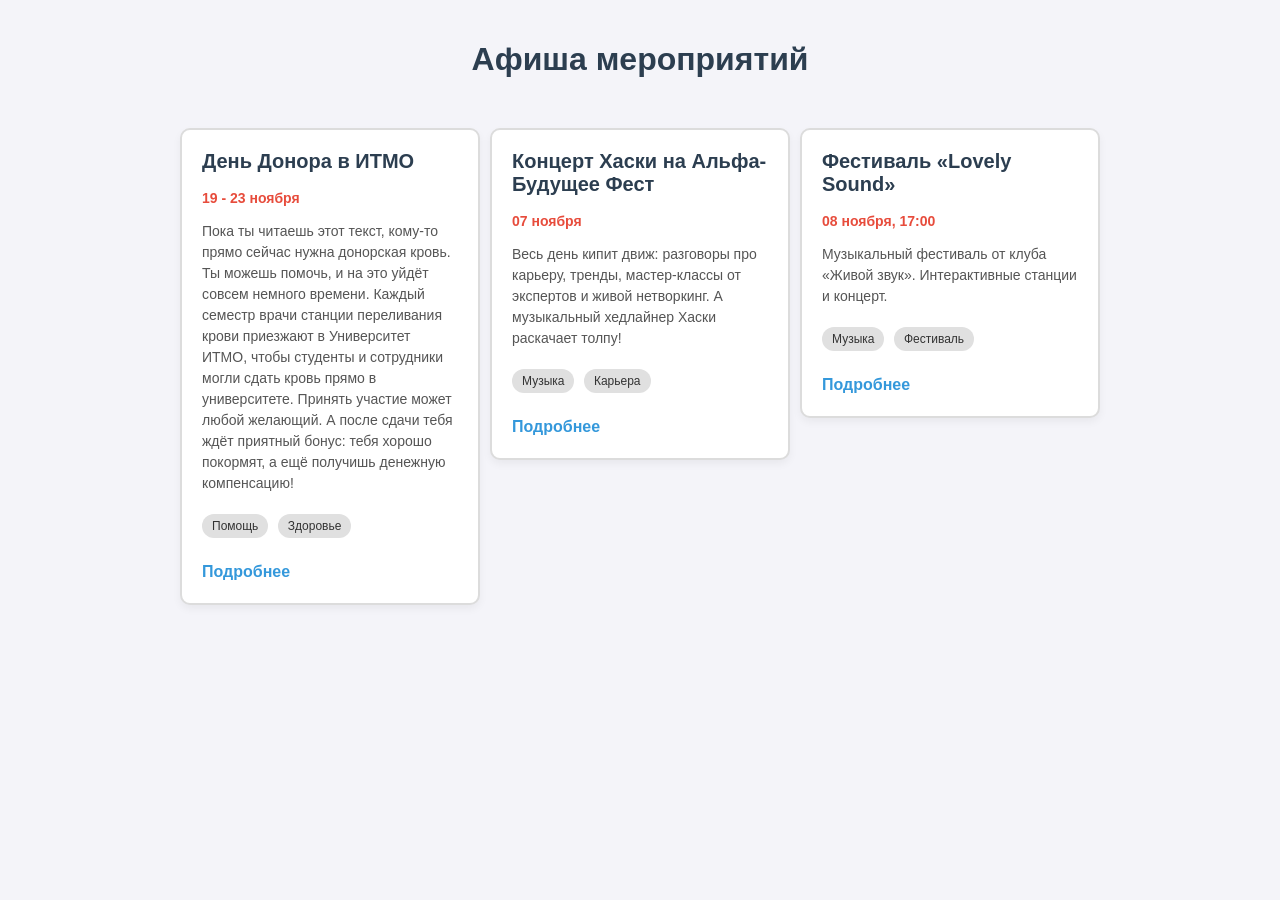
==== commit beb41de3: "add html task" ====
--- a/index.html
+++ b/index.html
@@ -3,86 +3,54 @@
 <head>
     <meta charset="UTF-8">
     <meta name="viewport" content="width=device-width, initial-scale=1.0">
-    <title>Времена спора - сезонные дебаты</title>
-    <link rel="stylesheet" href="styles.css">
+    <title>Афиша мероприятий ИТМО</title>
+    <link rel="stylesheet" href="style.css">
 </head>
 <body>
+
     <main class="container">
-        <header class="page-header">
-            <p class="eyebrow">Клуб открытых дебатов</p>
-            <h1>Времена спора</h1>
-            <p class="intro">Три сезона. Две стороны. А на чьей стороне ты?</p>
-        </header>
+        <h1>Афиша мероприятий</h1>
 
-        <section aria-labelledby="events-title">
-            <h2 id="events-title">Ближайшие встречи</h2>
-            <div class="events">
-                <article class="card winter">
-                    <img class="event-image event-image--winter" src="images/winter.png" alt="Снеговик в зелёной шапке и красном шарфе">
-                    <p class="date"><time datetime="2026-11-14T18:00">14 ноября 18:00</time></p>
-                    <h3>Зима: уют или испытание?</h3>
-                    <p>Снег и праздники против мороза и короткого дня. Какая сторона убедит тебя?</p>
-                    <ul class="tags">
-                        <li class="tag">Зима</li>
-                        <li class="tag">Дебаты</li>
-                    </ul>
-                    <a href="#winter-details">Подробнее</a>
-                </article>
-                <article class="card summer">
-                    <img class="event-image" src="images/summer.png" alt="Залитая солнцем летняя поляна с берёзами и цветами">
-                    <p class="date"><time datetime="2026-11-21T18:00">21 ноября 18:00</time></p>
-                    <h3>Лето: свобода или жара?</h3>
-                    <p>Одна команда расскажет о путешествиях, долгих прогулках и тёплых вечерах. Другая напомнит о духоте, комарах и бессонных ночах. Обсудим, всегда ли самое ожидаемое время года оправдывает надежды.</p>
-                    <ul class="tags">
-                        <li class="tag">Лето</li>
-                        <li class="tag">Дебаты</li>
-                    </ul>
-                    <a href="#summer-details">Подробнее</a>
-                </article>
-                <article class="card spring">
-                    <img class="event-image" src="images/spring.png" alt="Картина с весенним лесом, ручьём и тающим снегом">
-                    <p class="date"><time datetime="2026-11-28T18:00">28 ноября 18:00</time></p>
-                    <h3>Весна: обновление или слякоть?</h3>
-                    <p>Первые тёплые дни и пробуждение природы - или лужи, аллергия и непредсказуемая погода? Две команды попробуют доказать, стоит ли ждать весну с нетерпением.</p>
-                    <ul class="tags">
-                        <li class="tag">Весна</li>
-                        <li class="tag">Дебаты</li>
-                    </ul>
-                    <a href="#spring-details">Подробнее</a>
-                </article>
-            </div>
-        </section>
+        <div class="cards-wrapper">
+            
+           
+            <article class="card">
+                <h2>День Донора в ИТМО</h2>
+                <p class="date">19 - 23 ноября</p>
+                <p class="description">Пока ты читаешь этот текст, кому-то прямо сейчас нужна донорская кровь. Ты можешь помочь, и на это уйдёт совсем немного времени. Каждый семестр врачи станции переливания крови приезжают в Университет ИТМО, чтобы студенты и сотрудники могли сдать кровь прямо в университете. Принять участие может любой желающий. А после сдачи тебя ждёт приятный бонус: тебя хорошо покормят, а ещё получишь денежную компенсацию!</p>
+                <ul class="tags">
+                    <li>Помощь</li>
+                    <li>Здоровье</li>
+                </ul>
+                <a href="#" class="more-link">Подробнее</a>
+            </article>
 
-        <section class="details" aria-labelledby="details-title">
-            <h2 id="details-title">Как проходят дебаты</h2>
-            <p>Встречаемся в студенческом клубе. Вход свободный. На каждой встрече две команды выступают за и против сезона, а зрители задают вопросы и выбирают самые убедительные аргументы.</p>
-            <article id="winter-details">
-                <h3>14 ноября - обсуждаем зиму</h3>
-                <p><strong>За:</strong> зимний спорт, снег и праздничная атмосфера. <strong>Против:</strong> мороз, гололёд и нехватка солнца.</p>
+            
+            <article class="card">
+                <h2>Концерт Хаски на Альфа-Будущее Фест</h2>
+                <p class="date">07 ноября</p>
+                <p class="description">Весь день кипит движ: разговоры про карьеру, тренды, мастер-классы от экспертов и живой нетворкинг. А музыкальный хедлайнер Хаски раскачает толпу!</p>
+                <ul class="tags">
+                    <li>Музыка</li>
+                    <li>Карьера</li>
+                </ul>
+                <a href="#" class="more-link">Подробнее</a>
             </article>
-            <article id="summer-details">
-                <h3>21 ноября - обсуждаем лето</h3>
-                <p><strong>За:</strong> отдых, путешествия и долгий световой день. <strong>Против:</strong> жара, духота и насекомые.</p>
+
+            
+            <article class="card">
+                <h2>Фестиваль «Lovely Sound»</h2>
+                <p class="date">08 ноября, 17:00</p>
+                <p class="description">Музыкальный фестиваль от клуба «Живой звук». Интерактивные станции и концерт.</p>
+                <ul class="tags">
+                    <li>Музыка</li>
+                    <li>Фестиваль</li>
+                </ul>
+                <a href="#" class="more-link">Подробнее</a>
             </article>
-            <article id="spring-details">
-                <h3>28 ноября - обсуждаем весну</h3>
-                <p><strong>За:</strong> тепло, зелень и новые силы. <strong>Против:</strong> слякоть, аллергия и резкие перемены погоды.</p>
-            </article>
-        </section>
 
-        <section class="experiments" aria-labelledby="experiments-title">
-            <h2 id="experiments-title">Эксперименты с CSS</h2>
-            <h3>Размеры карточки</h3>
-            <p>В инструментах разработчика выберите зимнюю карточку и замените box-sizing: border-box на content-box. Остальные свойства не меняйте.</p>
-            <p>Прогноз: с border-box внешняя ширина 300px, с content-box - 344px. Проверьте ширину карточки в инструментах разработчика. Затем верните border-box, чтобы три карточки снова стояли в один ряд.</p>
+        </div>
+    </main>
 
-            <h3>Схлопывание отступов</h3>
-            <p>У первого блока нижний отступ 24px, у второго верхний - 40px. Расстояние между ними - 40px.</p>
-            <div class="margin-example">
-                <div class="first-block">Первый блок: margin-bottom: 24px</div>
-                <div class="second-block">Второй блок: margin-top: 40px</div>
-            </div>
-        </section>
-    </main>
 </body>
-</html>
+</html>
--- a/style.css
+++ b/style.css
@@ -0,0 +1,89 @@
+body {
+    font-family: Arial, sans-serif;
+    background-color: #f4f4f9;
+    color: #333;
+    margin: 0;
+    padding: 20px;
+}
+
+.container {
+    width: 960px;
+    margin: 0 auto; 
+}
+
+h1 {
+    text-align: center;
+    margin-bottom: 40px;
+    color: #2c3e50;
+}
+
+.cards-wrapper {
+    font-size: 0; 
+    text-align: center; 
+}
+
+.card {
+    font-size: 16px; 
+    display: inline-block; 
+    vertical-align: top; 
+    box-sizing: border-box; 
+    width: 300px; 
+    padding: 20px;
+    border: 2px solid #dcdcdc;
+    background-color: #fff;
+    border-radius: 10px;
+    margin: 10px 5px; 
+    text-align: left; 
+    box-shadow: 0 4px 8px rgba(0,0,0,0.05);
+}
+
+.card h2 {
+    margin-top: 0;
+    font-size: 20px;
+    color: #2c3e50;
+}
+
+.date {
+    color: #e74c3c;
+    font-weight: bold;
+    font-size: 14px;
+    margin-bottom: 15px;
+}
+
+.description {
+    font-size: 14px;
+    line-height: 1.5;
+    margin-bottom: 20px;
+    color: #555;
+}
+
+.tags {
+    list-style: none;
+    padding: 0;
+    margin: 0 0 20px 0;
+}
+
+.tags li {
+    display: inline-block;
+    background-color: #e0e0e0;
+    color: #333;
+    padding: 5px 10px;
+    border-radius: 20px;
+    font-size: 12px;
+    margin-right: 5px;
+    margin-bottom: 5px;
+}
+
+.more-link {
+    display: inline-block;
+    color: #3498db;
+    text-decoration: none;
+    font-weight: bold;
+    border-bottom: 2px solid transparent;
+    transition: 0.3s;
+}
+
+.more-link:hover {
+    color: #1e6fa8;
+    border-bottom: 2px solid #1e6fa8; 
+}
